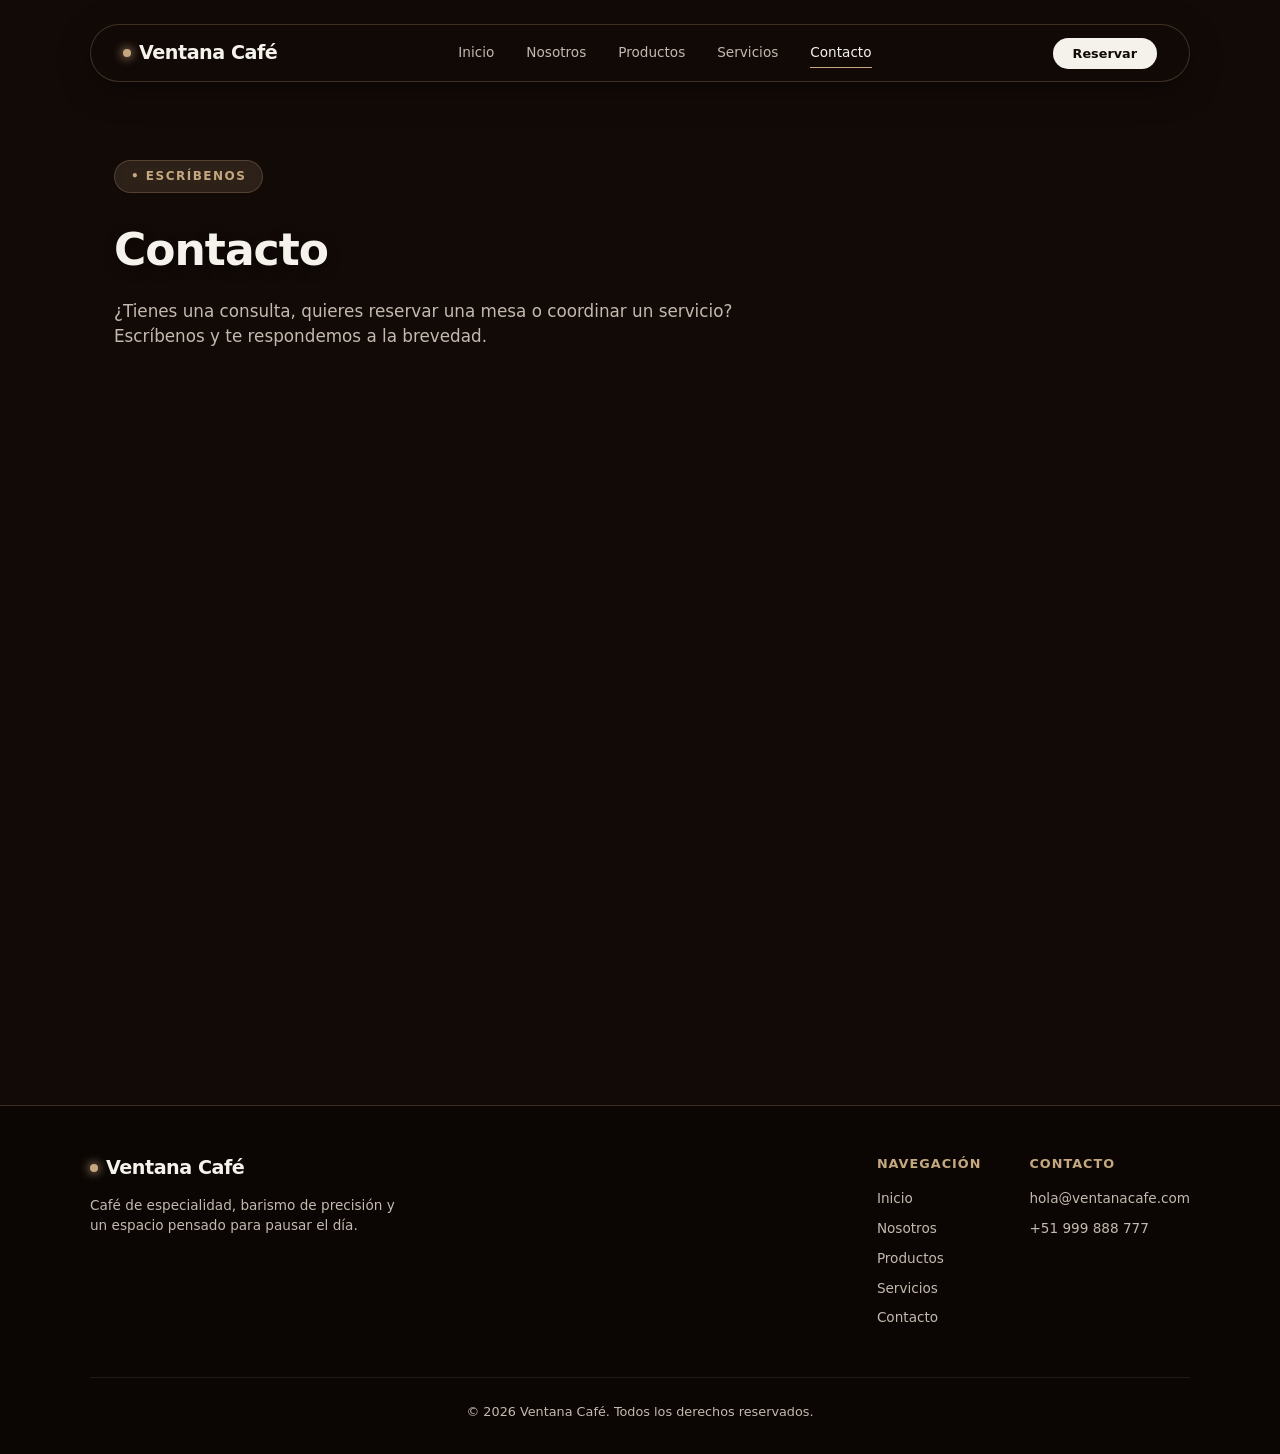
==== contacto.html @ a9fdfd5b "Segundo commit examen" ====
<!DOCTYPE html>
<html lang="es">
<head>
     <meta charset="UTF-8">
     <meta name="viewport" content="width=device-width, initial-scale=1.0">
     <link rel="stylesheet" href="css/base.css">
     <link rel="stylesheet" href="css/contacto.css">
     <title>Contacto - Ventana Café</title>
</head>
<body class="contacto-page">
     <header class="main-header">
          <div class="nav-container">
               <a href="index.html" class="brand-logo">
                    <span class="logo-dot"></span> Ventana Café
               </a>
               <nav class="navigation-menu">
                    <a href="index.html" class="menu-item">Inicio</a>
                    <a href="nosotros.html" class="menu-item">Nosotros</a>
                    <a href="productos.html" class="menu-item">Productos</a>
                    <a href="servicios.html" class="menu-item">Servicios</a>
                    <a href="contacto.html" class="menu-item active">Contacto</a>
               </nav>
               <div class="header-cta">
                    <a href="contacto.html" class="action-link">Reservar</a>
               </div>
          </div>
     </header>

     <div class="page-body">
     <main id="content-area">
          <section class="page-hero">
               <div class="page-badge">&bull; Escríbenos</div>
               <h1 class="page-title">Contacto</h1>
               <p class="page-lead">¿Tienes una consulta, quieres reservar una mesa o coordinar un servicio? Escríbenos y te respondemos a la brevedad.</p>
          </section>

          <section id="contacto-detalle">
               <div class="contact-layout reveal">
                    <div class="glass-card contact-info-card">
                         <div class="info-row">
                              <div class="info-icon">📍</div>
                              <div>
                                   <h4>Dirección</h4>
                                   <p>Av. Los Robles 245, Ventanilla, Callao, Perú</p>
                              </div>
                         </div>
                         <div class="info-row">
                              <div class="info-icon">🕒</div>
                              <div>
                                   <h4>Horario</h4>
                                   <p>Lun. a Vie. 7:00 am – 9:00 pm<br>Sáb. y Dom. 8:00 am – 10:00 pm</p>
                              </div>
                         </div>
                         <div class="info-row">
                              <div class="info-icon">✉</div>
                              <div>
                                   <h4>Correo</h4>
                                   <p>hola@ventanacafe.com</p>
                              </div>
                         </div>
                         <div class="info-row">
                              <div class="info-icon">📞</div>
                              <div>
                                   <h4>Teléfono</h4>
                                   <p>+51 999 888 777</p>
                              </div>
                         </div>
                         <div class="social-row">
                              <a href="https://instagram.com/" aria-label="Instagram" target="_blank" rel="noopener noreferrer">
                                   <svg viewBox="0 0 24 24" width="18" height="18" fill="none" stroke="currentColor" stroke-width="1.8"><rect x="2.5" y="2.5" width="19" height="19" rx="5"/><circle cx="12" cy="12" r="4.3"/><circle cx="17.3" cy="6.7" r="1.1" fill="currentColor" stroke="none"/></svg>
                              </a>
                              <a href="https://facebook.com/" aria-label="Facebook" target="_blank" rel="noopener noreferrer">
                                   <svg viewBox="0 0 24 24" width="18" height="18" fill="none" stroke="currentColor" stroke-width="1.8"><path d="M15 8.5h-2a2 2 0 0 0-2 2V21M8 13h5"/><circle cx="12" cy="12" r="9.5"/></svg>
                              </a>
                              <a href="https://tiktok.com/" aria-label="TikTok" target="_blank" rel="noopener noreferrer">
                                   <svg viewBox="0 0 24 24" width="18" height="18" fill="none" stroke="currentColor" stroke-width="1.8"><path d="M14 3v11.2a3.3 3.3 0 1 1-2.6-3.23"/><path d="M14 3c.5 2.6 2.2 4.3 4.6 4.6"/></svg>
                              </a>
                         </div>
                    </div>

                    <div class="glass-card contact-form-card">
                         <p class="section-eyebrow">Formulario</p>
                         <h2 class="section-heading" style="margin-bottom:1.5rem;">Envíanos un mensaje</h2>

                         <form id="contact-form" action="#mensaje-enviado" method="get">
                              <div class="form-two-col">
                                   <div class="form-row">
                                        <label for="nombre">Nombre</label>
                                        <input type="text" id="nombre" required placeholder="Tu nombre">
                                   </div>
                                   <div class="form-row">
                                        <label for="correo">Correo</label>
                                        <input type="email" id="correo" required placeholder="tucorreo@ejemplo.com">
                                   </div>
                              </div>
                              <div class="form-row">
                                   <label for="asunto">Asunto</label>
                                   <input type="text" id="asunto" required placeholder="¿En qué te ayudamos?">
                              </div>
                              <div class="form-row">
                                   <label for="mensaje">Mensaje</label>
                                   <textarea id="mensaje" rows="5" required placeholder="Cuéntanos los detalles..."></textarea>
                              </div>
                              <button type="submit" class="button-solid">Enviar Mensaje</button>
                              <div class="form-success" id="mensaje-enviado">
                                   <div class="success-icon">&#10004;</div>
                                   <h4>¡Gracias! Tu mensaje quedó registrado.</h4>
                              </div>
                         </form>
                    </div>
               </div>
          </section>
     </main>
     </div>

     <footer class="main-footer">
          <div class="footer-inner">
               <div class="footer-brand">
                    <div class="brand-logo"><span class="logo-dot"></span> Ventana Café</div>
                    <p>Café de especialidad, barismo de precisión y un espacio pensado para pausar el día.</p>
               </div>
               <div class="footer-cols">
                    <div class="footer-col">
                         <h4>Navegación</h4>
                         <a href="index.html">Inicio</a>
                         <a href="nosotros.html">Nosotros</a>
                         <a href="productos.html">Productos</a>
                         <a href="servicios.html">Servicios</a>
                         <a href="contacto.html">Contacto</a>
                    </div>
                    <div class="footer-col">
                         <h4>Contacto</h4>
                         <a href="https://mail.google.com/mail/?view=cm&fs=1&to=hola@ventanacafe.com&su=Consulta%20Ventana%20Café" target="_blank" rel="noopener noreferrer">hola@ventanacafe.com</a>
                         <a href="https://wa.me/51999888777?text=Hola,%20me%20gustaría%20hacer%20una%20consulta" target="_blank" rel="noopener noreferrer">+51 999 888 777</a>
                    </div>
               </div>
          </div>
          <div class="footer-bottom">
               <p>&copy; 2026 Ventana Café. Todos los derechos reservados.</p>
          </div>
     </footer>
</body>
</html>
---- css/base.css ----
:root {
     --color-dark: #120a07;
     --color-light: #f5f2eb;
     --color-muted: #c4b9af;
     --color-accent: #c5a880;
     --color-accent-soft: rgba(197, 168, 128, 0.15);
     --color-card: rgba(18, 10, 7, 0.6);
     --color-card-hover: rgba(28, 17, 12, 0.75);
     --border-subtle: rgba(197, 168, 128, 0.25);
     --font-stack: system-ui, -apple-system, BlinkMacSystemFont, 'Segoe UI', Roboto, sans-serif;
     --ease-smooth: cubic-bezier(0.22, 1, 0.36, 1);
}

* {
     box-sizing: border-box;
     margin: 0;
     padding: 0;
}

html {
     scroll-behavior: smooth;
}

body {
     background-color: var(--color-dark);
     color: var(--color-light);
     font-family: var(--font-stack);
     line-height: 1.5;
     -webkit-font-smoothing: antialiased;
}

img {
     max-width: 100%;
     display: block;
}

a {
     color: inherit;
}

.main-header {
     position: fixed;
     top: 1.5rem;
     left: 0;
     width: 100%;
     z-index: 1000;
     padding: 0 1.5rem;
}

.nav-container {
     max-width: 1100px;
     margin: 0 auto;
     padding: 0.85rem 2rem;
     background-color: rgba(18, 10, 7, 0.75);
     backdrop-filter: blur(16px);
     -webkit-backdrop-filter: blur(16px);
     border: 1px solid var(--border-subtle);
     border-radius: 100px;
     display: flex;
     justify-content: space-between;
     align-items: center;
     box-shadow: 0 8px 32px rgba(0, 0, 0, 0.35);
     transition: border-color 0.3s ease, background-color 0.3s ease;
}

.brand-logo {
     font-size: 1.2rem;
     font-weight: 700;
     letter-spacing: -0.5px;
     display: flex;
     align-items: center;
     gap: 0.5rem;
     text-decoration: none;
     color: var(--color-light);
     white-space: nowrap;
}

.logo-dot {
     width: 8px;
     height: 8px;
     background-color: var(--color-accent);
     border-radius: 50%;
     box-shadow: 0 0 10px 2px rgba(197, 168, 128, 0.6);
     animation: pulseDot 2.4s ease-in-out infinite;
}

@keyframes pulseDot {
     0%, 100% { transform: scale(1); opacity: 1; }
     50% { transform: scale(1.4); opacity: 0.6; }
}

.navigation-menu {
     display: flex;
     gap: 2rem;
     align-items: center;
}

.menu-item {
     position: relative;
     color: var(--color-muted);
     text-decoration: none;
     font-size: 0.85rem;
     font-weight: 500;
     transition: color 0.25s ease;
     padding-bottom: 2px;
}

.menu-item::after {
     content: "";
     position: absolute;
     left: 0;
     bottom: -4px;
     width: 0%;
     height: 1px;
     background-color: var(--color-accent);
     transition: width 0.3s var(--ease-smooth);
}

.menu-item:hover,
.menu-item.active {
     color: var(--color-light);
}

.menu-item:hover::after,
.menu-item.active::after {
     width: 100%;
}

.action-link {
     color: var(--color-dark);
     background-color: var(--color-light);
     text-decoration: none;
     padding: 0.5rem 1.25rem;
     font-size: 0.8rem;
     font-weight: 600;
     border-radius: 50px;
     transition: transform 0.2s ease, background-color 0.2s ease;
     white-space: nowrap;
}

.action-link:hover {
     background-color: var(--color-accent);
     transform: translateY(-1px);
}

.main-footer {
     border-top: 1px solid var(--border-subtle);
     padding: 3rem 1.5rem 2rem;
     background-color: rgba(11, 6, 4, 0.9);
}

.footer-inner {
     max-width: 1100px;
     margin: 0 auto;
     display: flex;
     flex-wrap: wrap;
     justify-content: space-between;
     gap: 2rem;
}

.footer-brand {
     max-width: 320px;
}

.footer-brand .brand-logo {
     margin-bottom: 0.75rem;
}

.footer-brand p {
     color: var(--color-muted);
     font-size: 0.85rem;
}

.footer-cols {
     display: flex;
     gap: 3rem;
     flex-wrap: wrap;
}

.footer-col h4 {
     font-size: 0.8rem;
     text-transform: uppercase;
     letter-spacing: 1px;
     color: var(--color-accent);
     margin-bottom: 0.9rem;
}

.footer-col a {
     display: block;
     color: var(--color-muted);
     text-decoration: none;
     font-size: 0.85rem;
     margin-bottom: 0.6rem;
     transition: color 0.2s ease;
}

.footer-col a:hover {
     color: var(--color-light);
}

.footer-bottom {
     max-width: 1100px;
     margin: 2.5rem auto 0;
     padding-top: 1.5rem;
     border-top: 1px solid rgba(197, 168, 128, 0.12);
     text-align: center;
}

.footer-bottom p {
     color: var(--color-muted);
     font-size: 0.8rem;
}

.button-solid {
     display: inline-block;
     background-color: var(--color-accent);
     color: var(--color-dark);
     text-decoration: none;
     padding: 0.85rem 2.2rem;
     font-size: 0.9rem;
     font-weight: 600;
     border-radius: 8px;
     border: none;
     cursor: pointer;
     transition: opacity 0.2s ease, transform 0.2s ease;
}

.button-solid:hover {
     opacity: 0.95;
     transform: translateY(-1px);
}

.button-ghost {
     display: inline-block;
     background-color: rgba(18, 10, 7, 0.4);
     backdrop-filter: blur(8px);
     -webkit-backdrop-filter: blur(8px);
     color: var(--color-light);
     border: 1px solid var(--border-subtle);
     text-decoration: none;
     padding: 0.85rem 2.2rem;
     font-size: 0.9rem;
     font-weight: 600;
     border-radius: 8px;
     cursor: pointer;
     transition: background-color 0.2s ease, border-color 0.2s ease;
}

.button-ghost:hover {
     background-color: rgba(255, 255, 255, 0.05);
     border-color: rgba(255, 255, 255, 0.4);
}

.page-hero {
     max-width: 1100px;
     margin: 0 auto;
     padding: 10rem 1.5rem 3rem;
     position: relative;
     z-index: 2;
}

.page-badge {
     display: inline-block;
     background-color: var(--color-accent-soft);
     color: var(--color-accent);
     font-size: 0.75rem;
     font-weight: 600;
     letter-spacing: 1.5px;
     text-transform: uppercase;
     padding: 0.4rem 1rem;
     border-radius: 30px;
     margin-bottom: 1.5rem;
     border: 1px solid var(--border-subtle);
     backdrop-filter: blur(4px);
}

.page-title {
     font-size: 2.75rem;
     font-weight: 800;
     letter-spacing: -1px;
     margin-bottom: 1rem;
     text-shadow: 0 4px 12px rgba(0,0,0,0.5);
}

.page-lead {
     color: var(--color-muted);
     font-size: 1.05rem;
     max-width: 620px;
}

.page-body {
     background: linear-gradient(
          rgba(18, 10, 7, 0.88),
          rgba(18, 10, 7, 0.94)
     ),
     var(--bg-image, none) no-repeat center center fixed;
     background-size: cover;
     min-height: 100vh;
}

.glass-card {
     background-color: var(--color-card);
     backdrop-filter: blur(10px);
     -webkit-backdrop-filter: blur(10px);
     border: 1px solid var(--border-subtle);
     border-radius: 14px;
     box-shadow: 0 4px 24px rgba(0, 0, 0, 0.25);
     transition: transform 0.35s var(--ease-smooth), background-color 0.35s ease, box-shadow 0.35s ease, border-color 0.35s ease;
}

.glass-card:hover {
     transform: translateY(-6px);
     background-color: var(--color-card-hover);
     border-color: rgba(197, 168, 128, 0.5);
     box-shadow: 0 16px 40px rgba(0, 0, 0, 0.4);
}

.section-eyebrow {
     display: inline-flex;
     align-items: center;
     gap: 0.5rem;
     font-size: 0.75rem;
     font-weight: 600;
     letter-spacing: 2px;
     text-transform: uppercase;
     color: var(--color-accent);
     margin-bottom: 0.75rem;
}

.section-eyebrow::before {
     content: "";
     width: 18px;
     height: 1px;
     background-color: var(--color-accent);
}

.section-heading {
     font-size: 2.1rem;
     font-weight: 700;
     letter-spacing: -0.5px;
     margin-bottom: 0.75rem;
}

.section-sub {
     color: var(--color-muted);
     max-width: 560px;
     margin-bottom: 3rem;
     font-size: 0.98rem;
}

section {
     padding: 5rem 1.5rem;
     max-width: 1100px;
     margin: 0 auto;
     position: relative;
     z-index: 2;
}

.reveal,
.reveal-stagger > * {
     opacity: 1;
     transform: none;
}

@supports (animation-timeline: view()) {
     .reveal {
          opacity: 0;
          transform: translateY(28px);
          animation: fadeSlideUp 0.7s var(--ease-smooth) both;
          animation-timeline: view();
          animation-range: entry 0% entry 45%;
     }

     .reveal-stagger > * {
          opacity: 0;
          transform: translateY(22px);
          animation: fadeSlideUp 0.6s var(--ease-smooth) both;
          animation-timeline: view();
          animation-range: entry 0% entry 45%;
     }

     .reveal-stagger > *:nth-child(1) { animation-delay: 0.05s; }
     .reveal-stagger > *:nth-child(2) { animation-delay: 0.15s; }
     .reveal-stagger > *:nth-child(3) { animation-delay: 0.25s; }
     .reveal-stagger > *:nth-child(4) { animation-delay: 0.35s; }
     .reveal-stagger > *:nth-child(5) { animation-delay: 0.45s; }
     .reveal-stagger > *:nth-child(6) { animation-delay: 0.55s; }
}

@keyframes fadeSlideUp {
     from { opacity: 0; transform: translateY(22px); }
     to { opacity: 1; transform: translateY(0); }
}

@media (prefers-reduced-motion: reduce) {
     html { scroll-behavior: auto; }
     .reveal, .reveal-stagger > *, .logo-dot {
          animation: none !important;
          transition: none !important;
          opacity: 1 !important;
          transform: none !important;
     }
}

a:focus-visible,
button:focus-visible,
input:focus-visible,
textarea:focus-visible,
select:focus-visible {
     outline: 2px solid var(--color-accent);
     outline-offset: 3px;
}
---- css/contacto.css ----
body.contacto-page {
     --bg-image: url('https://images.unsplash.com/photo-1442512595331-e89e73853f31?q=80&w=1200&auto=format&fit=crop');
}

.contact-layout {
     display: grid;
     grid-template-columns: 1fr 1.2fr;
     gap: 2rem;
     align-items: start;
}

.contact-info-card {
     padding: 2rem;
     display: flex;
     flex-direction: column;
     gap: 1.5rem;
}

.info-row {
     display: flex;
     gap: 1rem;
     align-items: flex-start;
}

.info-icon {
     width: 38px;
     height: 38px;
     flex-shrink: 0;
     border-radius: 50%;
     background-color: var(--color-accent-soft);
     border: 1px solid var(--border-subtle);
     display: flex;
     align-items: center;
     justify-content: center;
     font-size: 1rem;
     color: var(--color-accent);
}

.info-row h4 {
     font-size: 0.95rem;
     margin-bottom: 0.2rem;
}

.info-row p {
     color: var(--color-muted);
     font-size: 0.85rem;
}

.social-row {
     display: flex;
     gap: 0.75rem;
     margin-top: 0.5rem;
}

.social-row a {
     width: 36px;
     height: 36px;
     border-radius: 50%;
     border: 1px solid var(--border-subtle);
     display: flex;
     align-items: center;
     justify-content: center;
     text-decoration: none;
     color: var(--color-muted);
     transition: color 0.2s ease, border-color 0.2s ease, transform 0.2s ease;
}

.social-row a:hover {
     color: var(--color-light);
     border-color: var(--color-accent);
     transform: translateY(-2px);
}

.contact-form-card {
     padding: 2rem;
     position: relative;
}

.form-row {
     display: flex;
     flex-direction: column;
     gap: 0.4rem;
     margin-bottom: 1.25rem;
}

.form-row label {
     font-size: 0.8rem;
     color: var(--color-muted);
     letter-spacing: 0.3px;
}

.form-row input,
.form-row textarea {
     background-color: rgba(18, 10, 7, 0.55);
     border: 1px solid var(--border-subtle);
     border-radius: 8px;
     padding: 0.75rem 1rem;
     color: var(--color-light);
     font-family: var(--font-stack);
     font-size: 0.9rem;
     backdrop-filter: blur(6px);
     transition: border-color 0.2s ease, background-color 0.2s ease;
}

.form-row input:focus,
.form-row textarea:focus {
     outline: none;
     border-color: var(--color-accent);
     background-color: rgba(18, 10, 7, 0.75);
}

.form-two-col {
     display: grid;
     grid-template-columns: 1fr 1fr;
     gap: 1rem 1.25rem;
}

.form-success {
     position: absolute;
     inset: 0;
     background-color: #120a07;
     border-radius: 12px;
     display: flex;
     flex-direction: column;
     align-items: center;
     justify-content: center;
     text-align: center;
     padding: 2rem;
     z-index: 10;

     opacity: 0;
     pointer-events: none;
     transform: scale(0.95);
     transition: opacity 0.4s ease, transform 0.4s ease;
}

.form-success:target {
     opacity: 1;
     pointer-events: auto;
     transform: scale(1);
}

.success-icon {
     width: 56px;
     height: 56px;
     border-radius: 50%;
     background-color: var(--color-accent-soft);
     border: 1px solid var(--border-subtle);
     color: var(--color-accent);
     display: flex;
     align-items: center;
     justify-content: center;
     font-size: 1.5rem;
     margin-bottom: 1rem;
}

.form-success h4 {
     font-size: 1.05rem;
     color: var(--color-light);
}
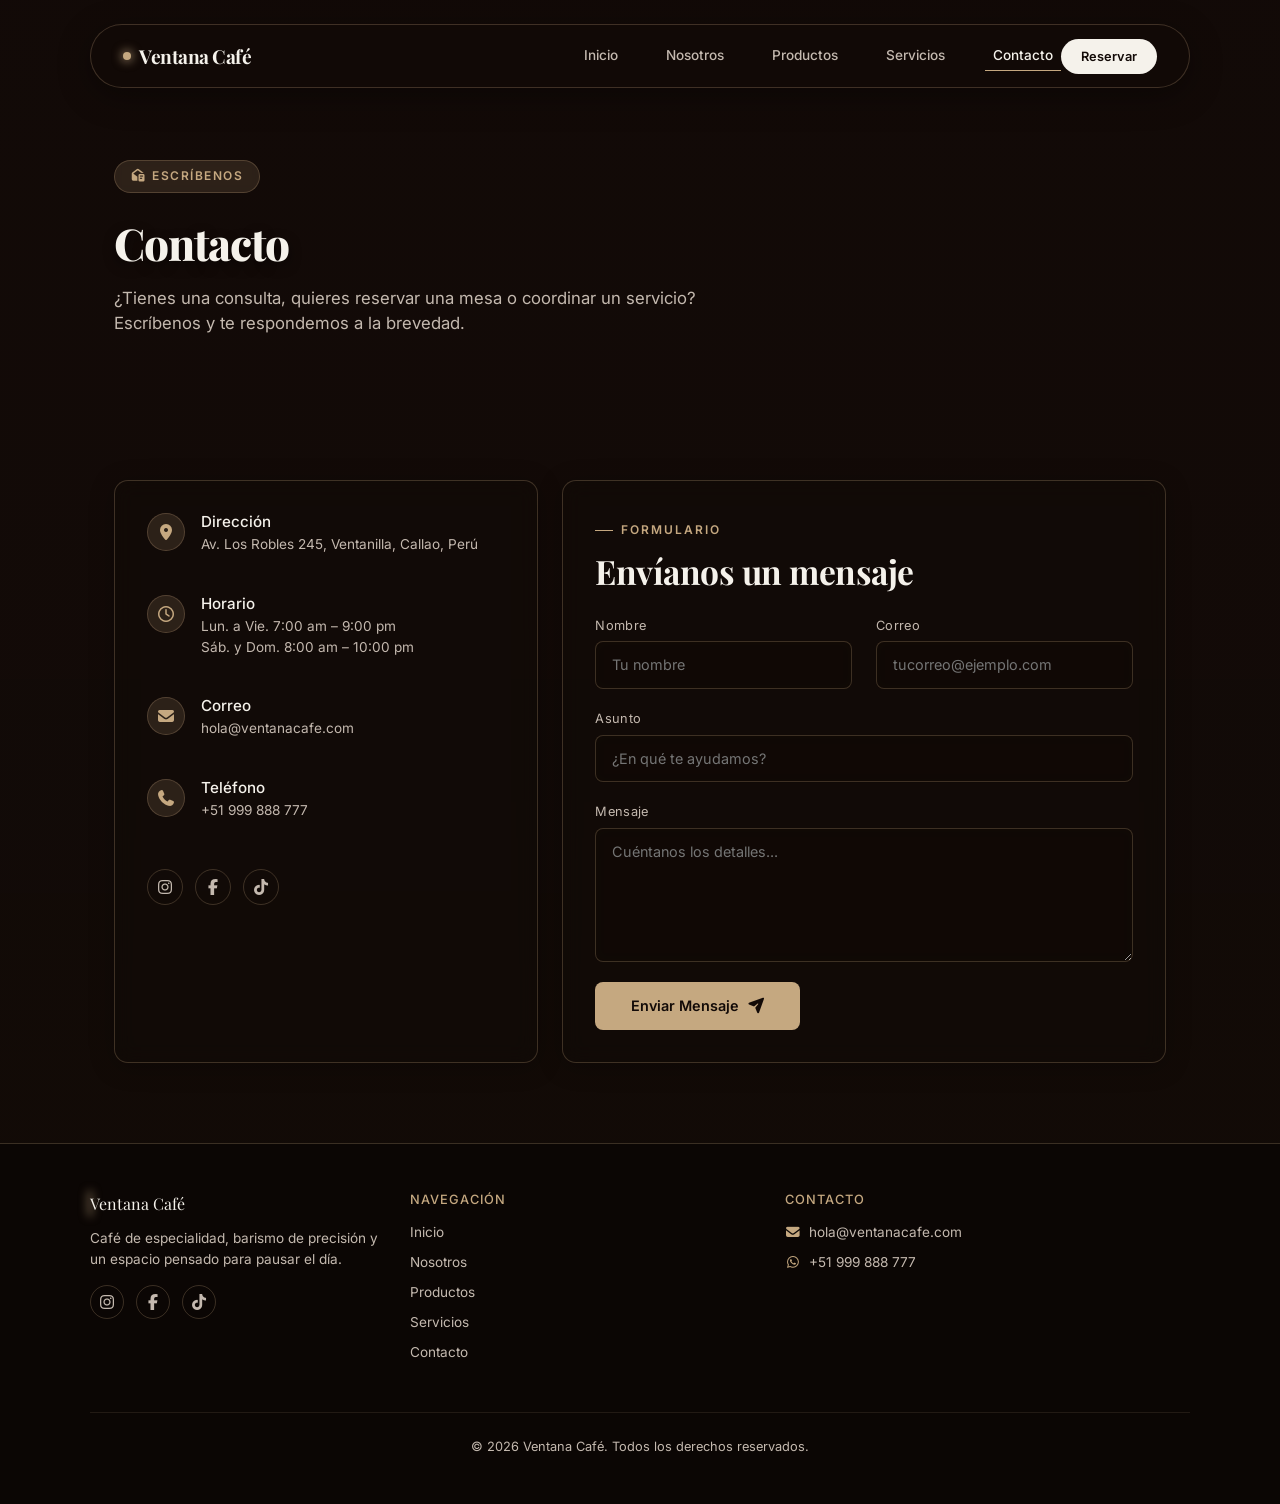
==== commit 31c1d76d: "Actualizar diseño y agregar librerias de Bootstrap, FontAwesome y AOS" ====
--- a/contacto.html
+++ b/contacto.html
@@ -3,110 +3,120 @@
 <head>
      <meta charset="UTF-8">
      <meta name="viewport" content="width=device-width, initial-scale=1.0">
+
+     <link rel="preconnect" href="https://fonts.googleapis.com">
+     <link rel="preconnect" href="https://fonts.gstatic.com" crossorigin>
+     <link href="https://fonts.googleapis.com/css2?family=Inter:wght@400;500;600;700&family=Playfair+Display:ital,wght@0,600;0,700;0,800;1,500&display=swap" rel="stylesheet">
+
+     <link rel="stylesheet" href="libs/bootstrap/css/bootstrap.min.css">
+     <link rel="stylesheet" href="libs/fontawesome/css/all.min.css">
+     <link rel="stylesheet" href="libs/aos/aos.css">
+
      <link rel="stylesheet" href="css/base.css">
      <link rel="stylesheet" href="css/contacto.css">
      <title>Contacto - Ventana Café</title>
 </head>
 <body class="contacto-page">
      <header class="main-header">
-          <div class="nav-container">
-               <a href="index.html" class="brand-logo">
+          <nav class="navbar navbar-expand-lg nav-container custom-navbar">
+               <a href="index.html" class="navbar-brand brand-logo">
                     <span class="logo-dot"></span> Ventana Café
                </a>
-               <nav class="navigation-menu">
-                    <a href="index.html" class="menu-item">Inicio</a>
-                    <a href="nosotros.html" class="menu-item">Nosotros</a>
-                    <a href="productos.html" class="menu-item">Productos</a>
-                    <a href="servicios.html" class="menu-item">Servicios</a>
-                    <a href="contacto.html" class="menu-item active">Contacto</a>
-               </nav>
-               <div class="header-cta">
+               <button class="navbar-toggler" type="button" data-bs-toggle="collapse" data-bs-target="#mainNav" aria-controls="mainNav" aria-expanded="false" aria-label="Alternar navegación">
+                    <span class="navbar-toggler-icon"></span>
+               </button>
+               <div class="collapse navbar-collapse" id="mainNav">
+                    <ul class="navbar-nav navigation-menu ms-auto mb-2 mb-lg-0 align-items-lg-center">
+                         <li class="nav-item"><a href="index.html" class="menu-item nav-link">Inicio</a></li>
+                         <li class="nav-item"><a href="nosotros.html" class="menu-item nav-link">Nosotros</a></li>
+                         <li class="nav-item"><a href="productos.html" class="menu-item nav-link">Productos</a></li>
+                         <li class="nav-item"><a href="servicios.html" class="menu-item nav-link">Servicios</a></li>
+                         <li class="nav-item"><a href="contacto.html" class="menu-item nav-link active">Contacto</a></li>
+                    </ul>
                     <a href="contacto.html" class="action-link">Reservar</a>
                </div>
-          </div>
+          </nav>
      </header>
 
      <div class="page-body">
      <main id="content-area">
           <section class="page-hero">
-               <div class="page-badge">&bull; Escríbenos</div>
+               <div class="page-badge"><i class="fa-solid fa-envelope-open-text"></i> Escríbenos</div>
                <h1 class="page-title">Contacto</h1>
                <p class="page-lead">¿Tienes una consulta, quieres reservar una mesa o coordinar un servicio? Escríbenos y te respondemos a la brevedad.</p>
           </section>
 
           <section id="contacto-detalle">
-               <div class="contact-layout reveal">
-                    <div class="glass-card contact-info-card">
-                         <div class="info-row">
-                              <div class="info-icon">📍</div>
-                              <div>
-                                   <h4>Dirección</h4>
-                                   <p>Av. Los Robles 245, Ventanilla, Callao, Perú</p>
+               <div class="row g-4">
+                    <div class="col-lg-5" data-aos="fade-right">
+                         <div class="glass-card contact-info-card">
+                              <div class="info-row">
+                                   <div class="icon-badge"><i class="fa-solid fa-location-dot"></i></div>
+                                   <div>
+                                        <h4>Dirección</h4>
+                                        <p>Av. Los Robles 245, Ventanilla, Callao, Perú</p>
+                                   </div>
                               </div>
-                         </div>
-                         <div class="info-row">
-                              <div class="info-icon">🕒</div>
-                              <div>
-                                   <h4>Horario</h4>
-                                   <p>Lun. a Vie. 7:00 am – 9:00 pm<br>Sáb. y Dom. 8:00 am – 10:00 pm</p>
+                              <div class="info-row">
+                                   <div class="icon-badge"><i class="fa-regular fa-clock"></i></div>
+                                   <div>
+                                        <h4>Horario</h4>
+                                        <p>Lun. a Vie. 7:00 am – 9:00 pm<br>Sáb. y Dom. 8:00 am – 10:00 pm</p>
+                                   </div>
                               </div>
-                         </div>
-                         <div class="info-row">
-                              <div class="info-icon">✉</div>
-                              <div>
-                                   <h4>Correo</h4>
-                                   <p>hola@ventanacafe.com</p>
+                              <div class="info-row">
+                                   <div class="icon-badge"><i class="fa-solid fa-envelope"></i></div>
+                                   <div>
+                                        <h4>Correo</h4>
+                                        <p>hola@ventanacafe.com</p>
+                                   </div>
                               </div>
-                         </div>
-                         <div class="info-row">
-                              <div class="info-icon">📞</div>
-                              <div>
-                                   <h4>Teléfono</h4>
-                                   <p>+51 999 888 777</p>
+                              <div class="info-row">
+                                   <div class="icon-badge"><i class="fa-solid fa-phone"></i></div>
+                                   <div>
+                                        <h4>Teléfono</h4>
+                                        <p>+51 999 888 777</p>
+                                   </div>
                               </div>
-                         </div>
-                         <div class="social-row">
-                              <a href="https://instagram.com/" aria-label="Instagram" target="_blank" rel="noopener noreferrer">
-                                   <svg viewBox="0 0 24 24" width="18" height="18" fill="none" stroke="currentColor" stroke-width="1.8"><rect x="2.5" y="2.5" width="19" height="19" rx="5"/><circle cx="12" cy="12" r="4.3"/><circle cx="17.3" cy="6.7" r="1.1" fill="currentColor" stroke="none"/></svg>
-                              </a>
-                              <a href="https://facebook.com/" aria-label="Facebook" target="_blank" rel="noopener noreferrer">
-                                   <svg viewBox="0 0 24 24" width="18" height="18" fill="none" stroke="currentColor" stroke-width="1.8"><path d="M15 8.5h-2a2 2 0 0 0-2 2V21M8 13h5"/><circle cx="12" cy="12" r="9.5"/></svg>
-                              </a>
-                              <a href="https://tiktok.com/" aria-label="TikTok" target="_blank" rel="noopener noreferrer">
-                                   <svg viewBox="0 0 24 24" width="18" height="18" fill="none" stroke="currentColor" stroke-width="1.8"><path d="M14 3v11.2a3.3 3.3 0 1 1-2.6-3.23"/><path d="M14 3c.5 2.6 2.2 4.3 4.6 4.6"/></svg>
-                              </a>
+                              <div class="social-row">
+                                   <a href="https://instagram.com/" aria-label="Instagram" target="_blank" rel="noopener noreferrer"><i class="fa-brands fa-instagram"></i></a>
+                                   <a href="https://facebook.com/" aria-label="Facebook" target="_blank" rel="noopener noreferrer"><i class="fa-brands fa-facebook-f"></i></a>
+                                   <a href="https://tiktok.com/" aria-label="TikTok" target="_blank" rel="noopener noreferrer"><i class="fa-brands fa-tiktok"></i></a>
+                              </div>
                          </div>
                     </div>
 
-                    <div class="glass-card contact-form-card">
-                         <p class="section-eyebrow">Formulario</p>
-                         <h2 class="section-heading" style="margin-bottom:1.5rem;">Envíanos un mensaje</h2>
+                    <div class="col-lg-7" data-aos="fade-left">
+                         <div class="glass-card contact-form-card">
+                              <p class="section-eyebrow">Formulario</p>
+                              <h2 class="section-heading" style="margin-bottom:1.5rem;">Envíanos un mensaje</h2>
 
-                         <form id="contact-form" action="#mensaje-enviado" method="get">
-                              <div class="form-two-col">
-                                   <div class="form-row">
-                                        <label for="nombre">Nombre</label>
-                                        <input type="text" id="nombre" required placeholder="Tu nombre">
+                              <form id="contact-form" action="#mensaje-enviado" method="get">
+                                   <div class="row">
+                                        <div class="col-md-6 form-row">
+                                             <label for="nombre">Nombre</label>
+                                             <input type="text" id="nombre" required placeholder="Tu nombre">
+                                        </div>
+                                        <div class="col-md-6 form-row">
+                                             <label for="correo">Correo</label>
+                                             <input type="email" id="correo" required placeholder="tucorreo@ejemplo.com">
+                                        </div>
                                    </div>
                                    <div class="form-row">
-                                        <label for="correo">Correo</label>
-                                        <input type="email" id="correo" required placeholder="tucorreo@ejemplo.com">
+                                        <label for="asunto">Asunto</label>
+                                        <input type="text" id="asunto" required placeholder="¿En qué te ayudamos?">
                                    </div>
-                              </div>
-                              <div class="form-row">
-                                   <label for="asunto">Asunto</label>
-                                   <input type="text" id="asunto" required placeholder="¿En qué te ayudamos?">
-                              </div>
-                              <div class="form-row">
-                                   <label for="mensaje">Mensaje</label>
-                                   <textarea id="mensaje" rows="5" required placeholder="Cuéntanos los detalles..."></textarea>
-                              </div>
-                              <button type="submit" class="button-solid">Enviar Mensaje</button>
-                              <div class="form-success" id="mensaje-enviado">
-                                   <div class="success-icon">&#10004;</div>
-                                   <h4>¡Gracias! Tu mensaje quedó registrado.</h4>
-                              </div>
-                         </form>
+                                   <div class="form-row">
+                                        <label for="mensaje">Mensaje</label>
+                                        <textarea id="mensaje" rows="5" required placeholder="Cuéntanos los detalles..."></textarea>
+                                   </div>
+                                   <button type="submit" class="button-solid">Enviar Mensaje <i class="fa-solid fa-paper-plane"></i></button>
+                                   <div class="form-success" id="mensaje-enviado">
+                                        <div class="success-icon"><i class="fa-solid fa-check"></i></div>
+                                        <h4>¡Gracias! Tu mensaje quedó registrado.</h4>
+                                   </div>
+                              </form>
+                         </div>
                     </div>
                </div>
           </section>
@@ -115,12 +125,17 @@
 
      <footer class="main-footer">
           <div class="footer-inner">
-               <div class="footer-brand">
-                    <div class="brand-logo"><span class="logo-dot"></span> Ventana Café</div>
-                    <p>Café de especialidad, barismo de precisión y un espacio pensado para pausar el día.</p>
-               </div>
-               <div class="footer-cols">
-                    <div class="footer-col">
+               <div class="row gy-4">
+                    <div class="col-md-4 footer-brand">
+                         <div class="brand-logo"><span class="logo-dot"></span> Ventana Café</div>
+                         <p>Café de especialidad, barismo de precisión y un espacio pensado para pausar el día.</p>
+                         <div class="footer-social">
+                              <a href="https://instagram.com/" aria-label="Instagram" target="_blank" rel="noopener noreferrer"><i class="fa-brands fa-instagram"></i></a>
+                              <a href="https://facebook.com/" aria-label="Facebook" target="_blank" rel="noopener noreferrer"><i class="fa-brands fa-facebook-f"></i></a>
+                              <a href="https://tiktok.com/" aria-label="TikTok" target="_blank" rel="noopener noreferrer"><i class="fa-brands fa-tiktok"></i></a>
+                         </div>
+                    </div>
+                    <div class="col-6 col-md-4 footer-col">
                          <h4>Navegación</h4>
                          <a href="index.html">Inicio</a>
                          <a href="nosotros.html">Nosotros</a>
@@ -128,10 +143,10 @@
                          <a href="servicios.html">Servicios</a>
                          <a href="contacto.html">Contacto</a>
                     </div>
-                    <div class="footer-col">
+                    <div class="col-6 col-md-4 footer-col">
                          <h4>Contacto</h4>
-                         <a href="https://mail.google.com/mail/?view=cm&fs=1&to=hola@ventanacafe.com&su=Consulta%20Ventana%20Café" target="_blank" rel="noopener noreferrer">hola@ventanacafe.com</a>
-                         <a href="https://wa.me/51999888777?text=Hola,%20me%20gustaría%20hacer%20una%20consulta" target="_blank" rel="noopener noreferrer">+51 999 888 777</a>
+                         <a href="https://mail.google.com/mail/?view=cm&fs=1&to=hola@ventanacafe.com&su=Consulta%20Ventana%20Café" target="_blank" rel="noopener noreferrer"><i class="fa-solid fa-envelope"></i>hola@ventanacafe.com</a>
+                         <a href="https://wa.me/51999888777?text=Hola,%20me%20gustaría%20hacer%20una%20consulta" target="_blank" rel="noopener noreferrer"><i class="fa-brands fa-whatsapp"></i>+51 999 888 777</a>
                     </div>
                </div>
           </div>
@@ -139,5 +154,11 @@
                <p>&copy; 2026 Ventana Café. Todos los derechos reservados.</p>
           </div>
      </footer>
+
+     <script src="libs/bootstrap/js/bootstrap.bundle.min.js"></script>
+     <script src="libs/aos/aos.js"></script>
+     <script>
+          AOS.init({ once: true, duration: 700, easing: 'ease-out-cubic', offset: 80 });
+     </script>
 </body>
 </html>
--- a/css/base.css
+++ b/css/base.css
@@ -7,7 +7,21 @@
      --color-card: rgba(18, 10, 7, 0.6);
      --color-card-hover: rgba(28, 17, 12, 0.75);
      --border-subtle: rgba(197, 168, 128, 0.25);
-     --font-stack: system-ui, -apple-system, BlinkMacSystemFont, 'Segoe UI', Roboto, sans-serif;
+
+     --accent-50: #f9f5f1;
+     --accent-100: #f3ece3;
+     --accent-200: #e6d9c6;
+     --accent-300: #d7c1a3;
+     --accent-400: #c7a97f;
+     --accent-500: #b9935f;
+     --accent-600: #a37d47;
+     --accent-700: #836439;
+     --accent-800: #634c2b;
+     --accent-900: #47361f;
+     --accent-950: #2e2314;
+
+     --font-heading: 'Playfair Display', Georgia, serif;
+     --font-stack: 'Inter', system-ui, -apple-system, BlinkMacSystemFont, 'Segoe UI', Roboto, sans-serif;
      --ease-smooth: cubic-bezier(0.22, 1, 0.36, 1);
 }
 
@@ -36,6 +50,14 @@
 
 a {
      color: inherit;
+}
+
+h1, h2, h3, h4,
+.brand-logo,
+.page-title,
+.section-heading,
+.hero-heading {
+     font-family: var(--font-heading);
 }
 
 .main-header {
@@ -56,14 +78,11 @@
      -webkit-backdrop-filter: blur(16px);
      border: 1px solid var(--border-subtle);
      border-radius: 100px;
-     display: flex;
-     justify-content: space-between;
-     align-items: center;
      box-shadow: 0 8px 32px rgba(0, 0, 0, 0.35);
-     transition: border-color 0.3s ease, background-color 0.3s ease;
-}
-
-.brand-logo {
+     transition: border-color 0.3s ease, background-color 0.3s ease, border-radius 0.3s ease;
+}
+
+.navbar-brand.brand-logo {
      font-size: 1.2rem;
      font-weight: 700;
      letter-spacing: -0.5px;
@@ -73,6 +92,8 @@
      text-decoration: none;
      color: var(--color-light);
      white-space: nowrap;
+     margin-right: 0;
+     padding: 0;
 }
 
 .logo-dot {
@@ -82,6 +103,7 @@
      border-radius: 50%;
      box-shadow: 0 0 10px 2px rgba(197, 168, 128, 0.6);
      animation: pulseDot 2.4s ease-in-out infinite;
+     flex-shrink: 0;
 }
 
 @keyframes pulseDot {
@@ -90,22 +112,21 @@
 }
 
 .navigation-menu {
-     display: flex;
      gap: 2rem;
-     align-items: center;
-}
-
-.menu-item {
+}
+
+.navigation-menu .menu-item {
      position: relative;
      color: var(--color-muted);
      text-decoration: none;
+     font-family: var(--font-stack);
      font-size: 0.85rem;
      font-weight: 500;
      transition: color 0.25s ease;
-     padding-bottom: 2px;
-}
-
-.menu-item::after {
+     padding: 0 0 2px;
+}
+
+.navigation-menu .menu-item::after {
      content: "";
      position: absolute;
      left: 0;
@@ -116,13 +137,13 @@
      transition: width 0.3s var(--ease-smooth);
 }
 
-.menu-item:hover,
-.menu-item.active {
+.navigation-menu .menu-item:hover,
+.navigation-menu .menu-item.active {
      color: var(--color-light);
 }
 
-.menu-item:hover::after,
-.menu-item.active::after {
+.navigation-menu .menu-item:hover::after,
+.navigation-menu .menu-item.active::after {
      width: 100%;
 }
 
@@ -143,6 +164,48 @@
      transform: translateY(-1px);
 }
 
+.custom-navbar .navbar-toggler {
+     border: 1px solid var(--border-subtle);
+     padding: 0.35rem 0.6rem;
+}
+
+.custom-navbar .navbar-toggler:focus {
+     box-shadow: 0 0 0 3px var(--color-accent-soft);
+}
+
+.custom-navbar .navbar-toggler-icon {
+     width: 1.3em;
+     height: 1.3em;
+     background-image: url("data:image/svg+xml,%3Csvg xmlns='http://www.w3.org/2000/svg' viewBox='0 0 30 30'%3E%3Cpath stroke='rgba(245,242,235,0.9)' stroke-width='2' stroke-linecap='round' stroke-miterlimit='10' d='M4 7h22M4 15h22M4 23h22'/%3E%3C/svg%3E");
+}
+
+@media (max-width: 991.98px) {
+     .nav-container {
+          border-radius: 24px;
+     }
+
+     .custom-navbar .navbar-collapse {
+          margin-top: 1rem;
+          padding-top: 1rem;
+          border-top: 1px solid var(--border-subtle);
+     }
+
+     .custom-navbar .navigation-menu {
+          flex-direction: column;
+          align-items: flex-start !important;
+          gap: 1rem;
+          width: 100%;
+     }
+
+     .custom-navbar .action-link {
+          display: inline-block;
+          margin-top: 1rem;
+     }
+}
+
+/* =========================================================
+   FOOTER
+   ========================================================= */
 .main-footer {
      border-top: 1px solid var(--border-subtle);
      padding: 3rem 1.5rem 2rem;
@@ -152,10 +215,6 @@
 .footer-inner {
      max-width: 1100px;
      margin: 0 auto;
-     display: flex;
-     flex-wrap: wrap;
-     justify-content: space-between;
-     gap: 2rem;
 }
 
 .footer-brand {
@@ -169,12 +228,7 @@
 .footer-brand p {
      color: var(--color-muted);
      font-size: 0.85rem;
-}
-
-.footer-cols {
-     display: flex;
-     gap: 3rem;
-     flex-wrap: wrap;
+     font-family: var(--font-stack);
 }
 
 .footer-col h4 {
@@ -183,6 +237,7 @@
      letter-spacing: 1px;
      color: var(--color-accent);
      margin-bottom: 0.9rem;
+     font-family: var(--font-stack);
 }
 
 .footer-col a {
@@ -194,8 +249,40 @@
      transition: color 0.2s ease;
 }
 
+.footer-col a i {
+     color: var(--color-accent);
+     width: 1.1rem;
+     margin-right: 0.4rem;
+}
+
 .footer-col a:hover {
      color: var(--color-light);
+}
+
+.footer-social {
+     display: flex;
+     gap: 0.75rem;
+     margin-top: 0.25rem;
+}
+
+.footer-social a {
+     width: 34px;
+     height: 34px;
+     border-radius: 50%;
+     border: 1px solid var(--border-subtle);
+     display: flex;
+     align-items: center;
+     justify-content: center;
+     color: var(--color-muted);
+     text-decoration: none;
+     transition: color 0.2s ease, border-color 0.2s ease, transform 0.2s ease, background-color 0.2s ease;
+}
+
+.footer-social a:hover {
+     color: var(--color-dark);
+     background-color: var(--color-accent);
+     border-color: var(--color-accent);
+     transform: translateY(-2px);
 }
 
 .footer-bottom {
@@ -212,7 +299,9 @@
 }
 
 .button-solid {
-     display: inline-block;
+     display: inline-flex;
+     align-items: center;
+     gap: 0.5rem;
      background-color: var(--color-accent);
      color: var(--color-dark);
      text-decoration: none;
@@ -222,16 +311,19 @@
      border-radius: 8px;
      border: none;
      cursor: pointer;
-     transition: opacity 0.2s ease, transform 0.2s ease;
+     transition: opacity 0.2s ease, transform 0.2s ease, background-color 0.2s ease;
 }
 
 .button-solid:hover {
      opacity: 0.95;
      transform: translateY(-1px);
+     background-color: var(--accent-400);
 }
 
 .button-ghost {
-     display: inline-block;
+     display: inline-flex;
+     align-items: center;
+     gap: 0.5rem;
      background-color: rgba(18, 10, 7, 0.4);
      backdrop-filter: blur(8px);
      -webkit-backdrop-filter: blur(8px);
@@ -260,7 +352,9 @@
 }
 
 .page-badge {
-     display: inline-block;
+     display: inline-flex;
+     align-items: center;
+     gap: 0.4rem;
      background-color: var(--color-accent-soft);
      color: var(--color-accent);
      font-size: 0.75rem;
@@ -306,6 +400,7 @@
      border-radius: 14px;
      box-shadow: 0 4px 24px rgba(0, 0, 0, 0.25);
      transition: transform 0.35s var(--ease-smooth), background-color 0.35s ease, box-shadow 0.35s ease, border-color 0.35s ease;
+     height: 100%;
 }
 
 .glass-card:hover {
@@ -356,49 +451,33 @@
      z-index: 2;
 }
 
-.reveal,
-.reveal-stagger > * {
-     opacity: 1;
-     transform: none;
-}
-
-@supports (animation-timeline: view()) {
-     .reveal {
-          opacity: 0;
-          transform: translateY(28px);
-          animation: fadeSlideUp 0.7s var(--ease-smooth) both;
-          animation-timeline: view();
-          animation-range: entry 0% entry 45%;
-     }
-
-     .reveal-stagger > * {
-          opacity: 0;
-          transform: translateY(22px);
-          animation: fadeSlideUp 0.6s var(--ease-smooth) both;
-          animation-timeline: view();
-          animation-range: entry 0% entry 45%;
-     }
-
-     .reveal-stagger > *:nth-child(1) { animation-delay: 0.05s; }
-     .reveal-stagger > *:nth-child(2) { animation-delay: 0.15s; }
-     .reveal-stagger > *:nth-child(3) { animation-delay: 0.25s; }
-     .reveal-stagger > *:nth-child(4) { animation-delay: 0.35s; }
-     .reveal-stagger > *:nth-child(5) { animation-delay: 0.45s; }
-     .reveal-stagger > *:nth-child(6) { animation-delay: 0.55s; }
-}
-
-@keyframes fadeSlideUp {
-     from { opacity: 0; transform: translateY(22px); }
-     to { opacity: 1; transform: translateY(0); }
+.icon-badge {
+     width: 38px;
+     height: 38px;
+     flex-shrink: 0;
+     border-radius: 50%;
+     background-color: var(--color-accent-soft);
+     border: 1px solid var(--border-subtle);
+     display: flex;
+     align-items: center;
+     justify-content: center;
+     font-size: 1rem;
+     color: var(--color-accent);
+}
+
+[data-aos] {
+     transition-timing-function: var(--ease-smooth) !important;
 }
 
 @media (prefers-reduced-motion: reduce) {
      html { scroll-behavior: auto; }
-     .reveal, .reveal-stagger > *, .logo-dot {
+     .logo-dot {
           animation: none !important;
+     }
+     [data-aos] {
           transition: none !important;
+          transform: none !important;
           opacity: 1 !important;
-          transform: none !important;
      }
 }
 
--- a/css/contacto.css
+++ b/css/contacto.css
@@ -1,12 +1,5 @@
 body.contacto-page {
      --bg-image: url('https://images.unsplash.com/photo-1442512595331-e89e73853f31?q=80&w=1200&auto=format&fit=crop');
-}
-
-.contact-layout {
-     display: grid;
-     grid-template-columns: 1fr 1.2fr;
-     gap: 2rem;
-     align-items: start;
 }
 
 .contact-info-card {
@@ -22,23 +15,10 @@
      align-items: flex-start;
 }
 
-.info-icon {
-     width: 38px;
-     height: 38px;
-     flex-shrink: 0;
-     border-radius: 50%;
-     background-color: var(--color-accent-soft);
-     border: 1px solid var(--border-subtle);
-     display: flex;
-     align-items: center;
-     justify-content: center;
-     font-size: 1rem;
-     color: var(--color-accent);
-}
-
 .info-row h4 {
      font-size: 0.95rem;
      margin-bottom: 0.2rem;
+     font-family: var(--font-stack);
 }
 
 .info-row p {
@@ -62,11 +42,12 @@
      justify-content: center;
      text-decoration: none;
      color: var(--color-muted);
-     transition: color 0.2s ease, border-color 0.2s ease, transform 0.2s ease;
+     transition: color 0.2s ease, border-color 0.2s ease, transform 0.2s ease, background-color 0.2s ease;
 }
 
 .social-row a:hover {
-     color: var(--color-light);
+     color: var(--color-dark);
+     background-color: var(--color-accent);
      border-color: var(--color-accent);
      transform: translateY(-2px);
 }
@@ -107,12 +88,6 @@
      outline: none;
      border-color: var(--color-accent);
      background-color: rgba(18, 10, 7, 0.75);
-}
-
-.form-two-col {
-     display: grid;
-     grid-template-columns: 1fr 1fr;
-     gap: 1rem 1.25rem;
 }
 
 .form-success {
@@ -157,4 +132,5 @@
 .form-success h4 {
      font-size: 1.05rem;
      color: var(--color-light);
+     font-family: var(--font-heading);
 }
